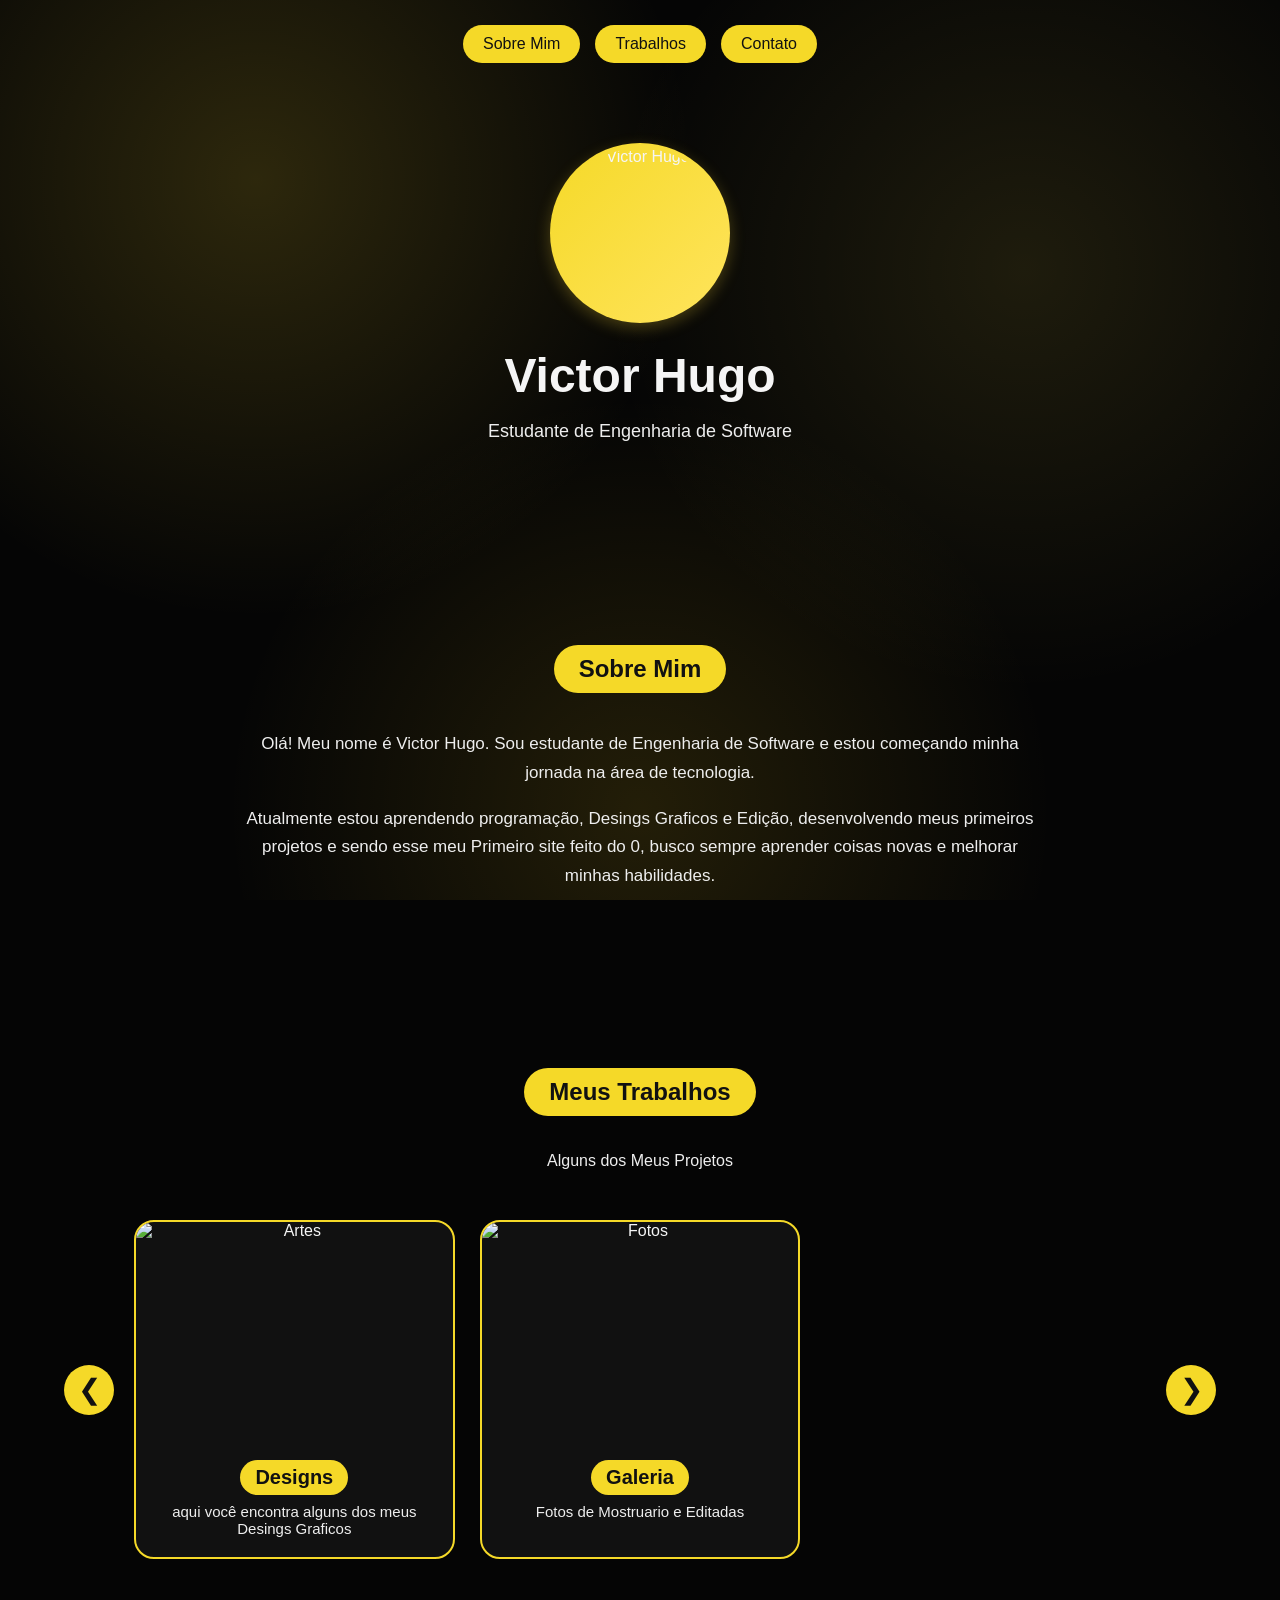
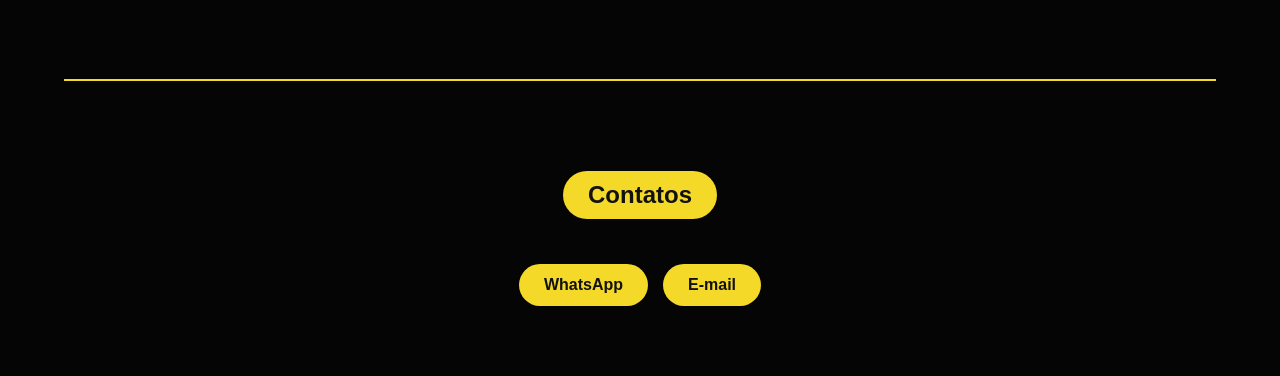
==== index.html @ 4e4b7816 "Add files via upload" ====
<!DOCTYPE html>
<html lang="pt-BR">

<head>
    <meta charset="UTF-8">
    <meta name="viewport" content="width=device-width, initial-scale=1.0">

    <title>Meu Portfólio</title>

    <link rel="stylesheet" href="style.css">
</head>

<body>

    <header>

        <nav>
            <a href="#sobre">Sobre Mim</a>
            <a href="#trabalhos">Trabalhos</a>
            <a href="#contato">Contato</a>
        </nav>

        <div class="perfil">

    <div class="foto-perfil">
        <img src="assets/fotoperfil.pgn.jpg" alt="Victor Hugo">
    </div>

    <h1>Victor Hugo</h1>

    <p>Estudante de Engenharia de Software</p>

</div>
    </header> 


    <main>

        <!-- SOBRE MIM -->

        <section id="sobre">

            <h2>Sobre Mim</h2>

            <p>
                Olá! Meu nome é Victor Hugo. Sou estudante de Engenharia de Software
                e estou começando minha jornada na área de tecnologia.
            </p>

            <p>
                Atualmente estou aprendendo programação, Desings Graficos e Edição, desenvolvendo meus primeiros
                projetos e sendo esse meu Primeiro site feito do 0, busco sempre aprender coisas novas e melhorar minhas habilidades.
            </p>

        </section>


        <!-- TRABALHOS -->

        <section id="trabalhos">

            <h2>Meus Trabalhos</h2>

            <p>
            Alguns dos Meus Projetos
            </p>


            <div class="carrossel">

                <button class="seta" onclick="moverCarrossel(-1)">
                    ❮
                </button>


                <div class="galeria">

                    <!-- ARTES -->

                    <div class="trabalho"
                         onclick="window.location.href='artes.html'">

                        <img src="assets/arteg3.png" alt="Artes">

                        <h3>Designs</h3>

                        <p>
                            aqui você encontra alguns dos meus Desings Graficos
                        </p>

                    </div>


                   


                    <!-- FOTOS -->

                    <div class="trabalho"
                         onclick="window.location.href='fotos.html'">

                        <img src="fotos/flor1.jpeg" alt="Fotos">

                        <h3>Galeria</h3>

                        <p>   Fotos de Mostruario e Editadas </p>

                    </div>
            
                </div>


                <button class="seta" onclick="moverCarrossel(1)">
                    ❯
                </button>

            </div>

        </section>


        <!-- CONTATO -->

       <!-- CONTATO -->

<section id="contato">

    <h2>Contatos</h2>

    <div class="contatos-links">

        <a href="https://wa.me/5567996355745" target="_blank">
            WhatsApp
        </a>

        <a href="mailto:victorhugoferreirabrizola@gmail.com">
            E-mail
        </a>

    </div>

</section>

        </section>

    </main>


    <script src="script.js"></script>

</body>

</html>
---- style.css ----
/* ========================= */
/* CONFIGURAÇÃO GERAL        */
/* ========================= */

* {
    box-sizing: border-box;
}

html {
    scroll-behavior: smooth;
}

body {
    margin: 0;
    background:
        radial-gradient(circle at 20% 20%, rgba(255, 220, 50, 0.16), transparent 35%),
        radial-gradient(circle at 80% 30%, rgba(255, 230, 80, 0.10), transparent 35%),
        radial-gradient(circle at 50% 90%, rgba(255, 210, 30, 0.12), transparent 40%),
        #050505;

    background-attachment: fixed;
    color: #f5f5f5;
    font-family: Arial, sans-serif;
}


/* ========================= */
/* MENU                      */
/* ========================= */

header {
    text-align: center;
    padding: 25px 20px;
}

nav {
    display: flex;
    justify-content: center;
    align-items: center;
    gap: 15px;
    margin-bottom: 40px;
}

nav a {
    color: #111111;
    background: #f5d928;
    text-decoration: none;
    padding: 10px 20px;
    border-radius: 25px;
    font-size: 16px;

    transition:
        transform 0.3s ease,
        background 0.3s ease;
}

nav a:hover {
    background: #ffe45c;
    transform: scale(1.04);

    box-shadow:
        0 4px 12px rgba(255, 220, 50, 0.25);
}


/* ========================= */
/* TÍTULO                    */
/* ========================= */

h1 {
    display: inline-block;
    color: #111111;
    background: #f5d928;
    padding: 12px 30px;
    border-radius: 30px;
    font-size: 48px;
    margin: 0;

    box-shadow:
        0 4px 12px rgba(255, 220, 50, 0.20);
}

h2 {
    color: #f5f5f5;
}


/* ========================= */
/* CONTEÚDO                  */
/* ========================= */

main {
    width: 90%;
    max-width: 1200px;
    margin: auto;
}

section {
    padding: 70px 0;
}


/* ========================= */
/* SOBRE MIM                 */
/* ========================= */

#sobre {
    text-align: center;
    max-width: 800px;
    margin: auto;
}

#sobre h2 {
    display: inline-block;
    background: #f5d928;
    color: #111111;
    padding: 10px 25px;
    border-radius: 30px;
}

#sobre p {
    color: #eeeeee;
    font-size: 17px;
    line-height: 1.7;
}


/* ========================= */
/* TRABALHOS                 */
/* ========================= */

#trabalhos {
    text-align: center;
}

#trabalhos h2 {
    display: inline-block;
    background: #f5d928;
    color: #111111;
    padding: 10px 25px;
    border-radius: 30px;
}

#trabalhos > p {
    color: #eeeeee;
}


/* ========================= */
/* CARROSSEL                 */
/* ========================= */

.carrossel {
    width: 100%;
    display: flex;
    align-items: center;
    gap: 20px;
    margin-top: 50px;
}


/* ========================= */
/* GALERIA                   */
/* ========================= */

.galeria {
    display: grid;
    grid-template-columns: repeat(3, minmax(0, 1fr));
    gap: 25px;
    width: 100%;
}


/* ========================= */
/* TRABALHO / CARD            */
/* ========================= */

.trabalho {
    width: 100%;
    min-width: 0;

    background: #111111;
    border: 2px solid #f5d928;
    border-radius: 20px;

    overflow: hidden;
    cursor: pointer;
    position: relative;

    text-align: center;

    transition:
        transform 0.3s ease,
        box-shadow 0.3s ease;
}

.trabalho:hover {
    transform: scale(1.04);

    box-shadow:
        0 6px 18px rgba(255, 220, 50, 0.25);

    z-index: 5;
}


/* ========================= */
/* IMAGENS                   */
/* ========================= */

.trabalho img {
    width: 100%;
    height: 220px;
    object-fit: cover;
    display: block;
    cursor: zoom-in;
}


/* ========================= */
/* VÍDEOS                    */
/* ========================= */

.trabalho video {
    width: 100%;
    height: 220px;
    object-fit: cover;
    display: block;
    cursor: pointer;
}


/* ========================= */
/* TÍTULO DOS TRABALHOS      */
/* ========================= */

.trabalho h3 {
    color: #111111;
    background: #f5d928;

    display: inline-block;

    padding: 6px 15px;
    margin: 18px 20px 8px;

    border-radius: 20px;

    font-size: 20px;
}


/* ========================= */
/* TEXTO DOS TRABALHOS       */
/* ========================= */

.trabalho p {
    margin: 0 20px 20px;
    color: #eeeeee;
    font-size: 15px;
}


/* ========================= */
/* SETAS                     */
/* ========================= */

.seta {
    width: 50px;
    min-width: 50px;
    height: 50px;

    padding: 0;
    border: none;
    border-radius: 50%;

    background: #f5d928;
    color: #111111;

    font-size: 28px;
    cursor: pointer;

    display: flex;
    align-items: center;
    justify-content: center;

    line-height: 1;
    flex-shrink: 0;

    transition:
        transform 0.3s ease,
        background 0.3s ease,
        box-shadow 0.3s ease;
}

.seta:hover {
    background: #ffe45c;
    transform: scale(1.06);

    box-shadow:
        0 4px 12px rgba(255, 220, 50, 0.25);
}


/* ========================= */
/* CONTATO                   */
/* ========================= */

#contato {
    text-align: center;
    border-top: 2px solid #f5d928;
    margin-top: 50px;
}

#contato h2 {
    display: inline-block;
    background: #f5d928;
    color: #111111;
    padding: 10px 25px;
    border-radius: 30px;
}

#contato p {
    color: #eeeeee;
    font-size: 17px;
    margin: 10px 0;
}


/* ========================= */
/* PERFIL                    */
/* ========================= */

.perfil {
    text-align: center;
    padding: 40px 20px 70px;
}

.foto-perfil {
    width: 180px;
    height: 180px;

    margin: 0 auto 25px;

    border-radius: 50%;
    padding: 5px;

    background: linear-gradient(
        135deg,
        #f5d928,
        #ffe45c
    );

    box-shadow:
        0 5px 15px rgba(255, 220, 50, 0.25);

    overflow: hidden;
}

.foto-perfil img {
    width: 100%;
    height: 100%;

    border-radius: 50%;
    object-fit: cover;
    display: block;
}

.perfil h1 {
    margin: 0;
    background: none;
    padding: 0;
    box-shadow: none;

    color: #f5f5f5;
    font-size: 48px;
}

.perfil p {
    color: #eeeeee;
    font-size: 18px;
}


/* ========================= */
/* MODAL DA IMAGEM           */
/* ========================= */

.modal-imagem {
    display: none;

    position: fixed;
    z-index: 9999;

    left: 0;
    top: 0;

    width: 100%;
    height: 100%;

    background: rgba(0, 0, 0, 0.92);

    align-items: center;
    justify-content: center;

    padding: 30px;
}


/* IMAGEM GRANDE */

.modal-imagem img {
    width: auto;
    height: auto;

    max-width: 90vw;
    max-height: 85vh;

    object-fit: contain;

    border-radius: 10px;

    box-shadow:
        0 6px 25px rgba(255, 220, 50, 0.25);
}


/* VÍDEO GRANDE */

#videoGrande {
    display: none;

    width: auto;
    height: auto;

    max-width: 90vw;
    max-height: 85vh;

    object-fit: contain;

    border-radius: 10px;

    box-shadow:
        0 6px 25px rgba(255, 220, 50, 0.25);
}


/* FECHAR */

.fechar {
    position: absolute;

    top: 20px;
    right: 35px;

    color: #f5f5f5;

    font-size: 45px;

    cursor: pointer;

    transition: 0.3s;
}

.fechar:hover {
    color: #f5d928;
    transform: scale(1.08);
}


/* ========================= */
/* TABLET                   */
/* ========================= */

@media (max-width: 900px) {

    .galeria {
        grid-template-columns: repeat(2, minmax(0, 1fr));
    }

}


/* ========================= */
/* CELULAR                  */
/* ========================= */

@media (max-width: 600px) {

    nav {
        gap: 8px;
        flex-wrap: wrap;
    }

    nav a {
        font-size: 14px;
        padding: 8px 14px;
    }

    h1 {
        font-size: 34px;
        padding: 10px 20px;
    }

    .perfil h1 {
        font-size: 34px;
    }

    .carrossel {
        gap: 8px;
    }

    .galeria {
        grid-template-columns: 1fr;
    }

    .trabalho:hover {
        transform: scale(1.02);
    }

    .seta {
        width: 40px;
        min-width: 40px;
        height: 40px;
        font-size: 23px;
    }

}


/* ========================= */
/* BOTÕES DE CONTATO         */
/* ========================= */

.contatos-links {
    display: flex;
    justify-content: center;
    align-items: center;

    gap: 15px;
    margin-top: 25px;

    flex-wrap: wrap;
}

.contatos-links a {
    display: inline-block;

    background: #f5d928;
    color: #111111;

    text-decoration: none;

    padding: 12px 25px;
    border-radius: 25px;

    font-size: 16px;
    font-weight: bold;

    transition:
        transform 0.3s ease,
        background 0.3s ease,
        box-shadow 0.3s ease;
}

.contatos-links a:hover {
    background: #ffe45c;
    transform: scale(1.04);

    box-shadow:
        0 4px 12px rgba(255, 220, 50, 0.25);
}
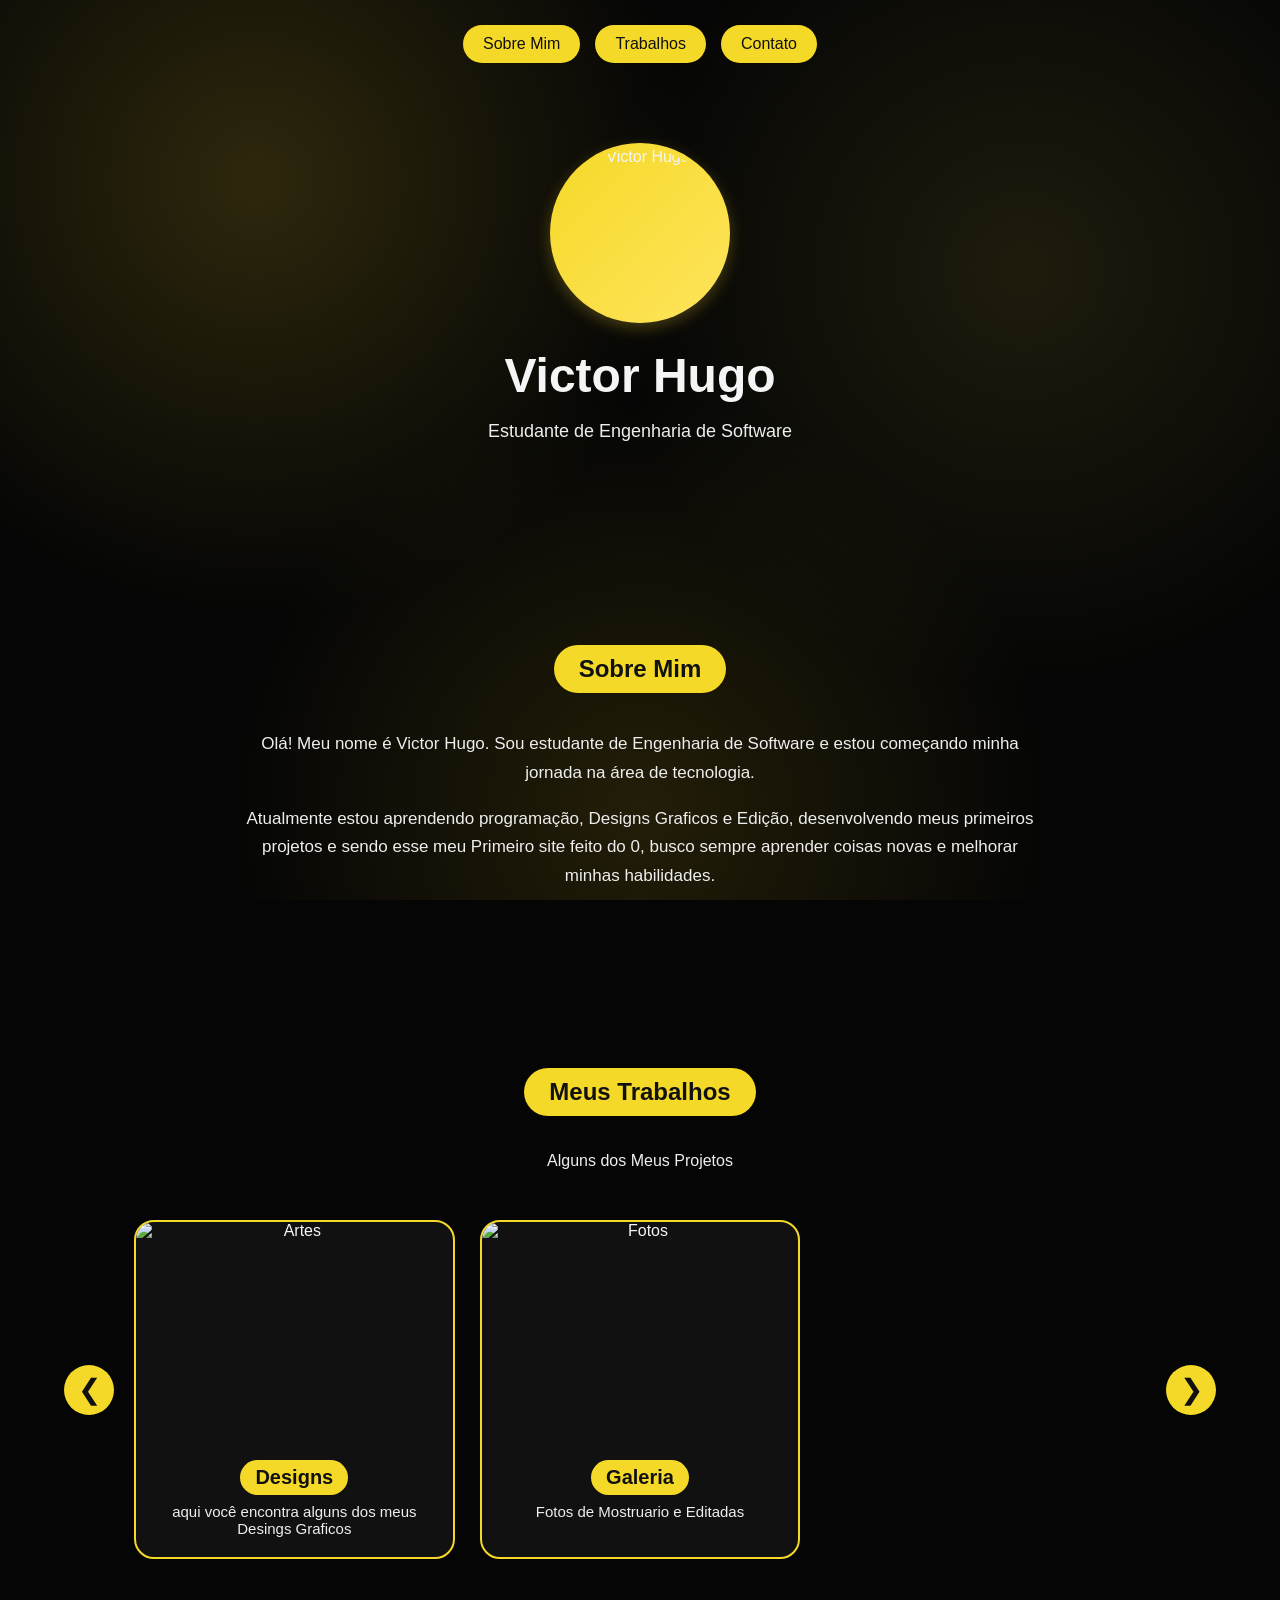
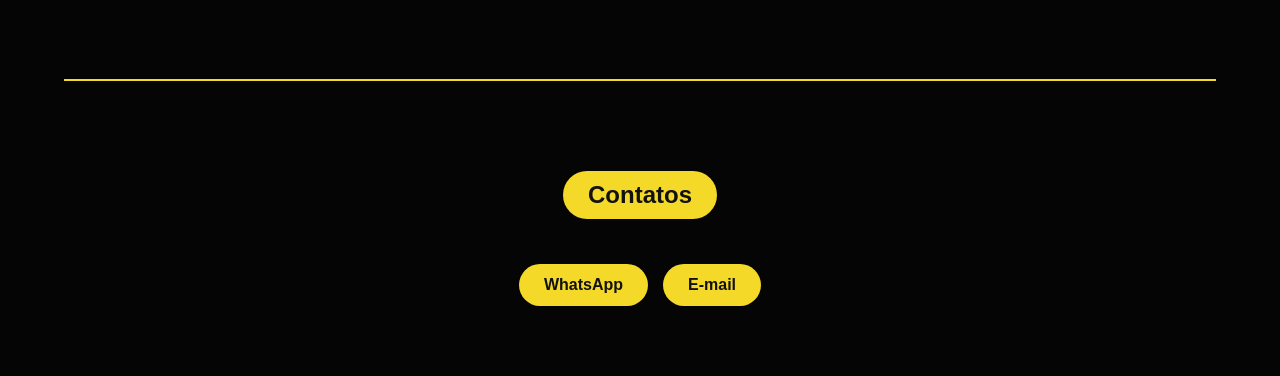
==== commit 4824f490: "Fix HTML formatting and structure" ====
--- a/index.html
+++ b/index.html
@@ -48,7 +48,7 @@
             </p>
 
             <p>
-                Atualmente estou aprendendo programação, Desings Graficos e Edição, desenvolvendo meus primeiros
+                Atualmente estou aprendendo programação, Designs Graficos e Edição, desenvolvendo meus primeiros
                 projetos e sendo esse meu Primeiro site feito do 0, busco sempre aprender coisas novas e melhorar minhas habilidades.
             </p>
 
@@ -150,4 +150,4 @@
 
 </body>
 
-</html>+</html>
